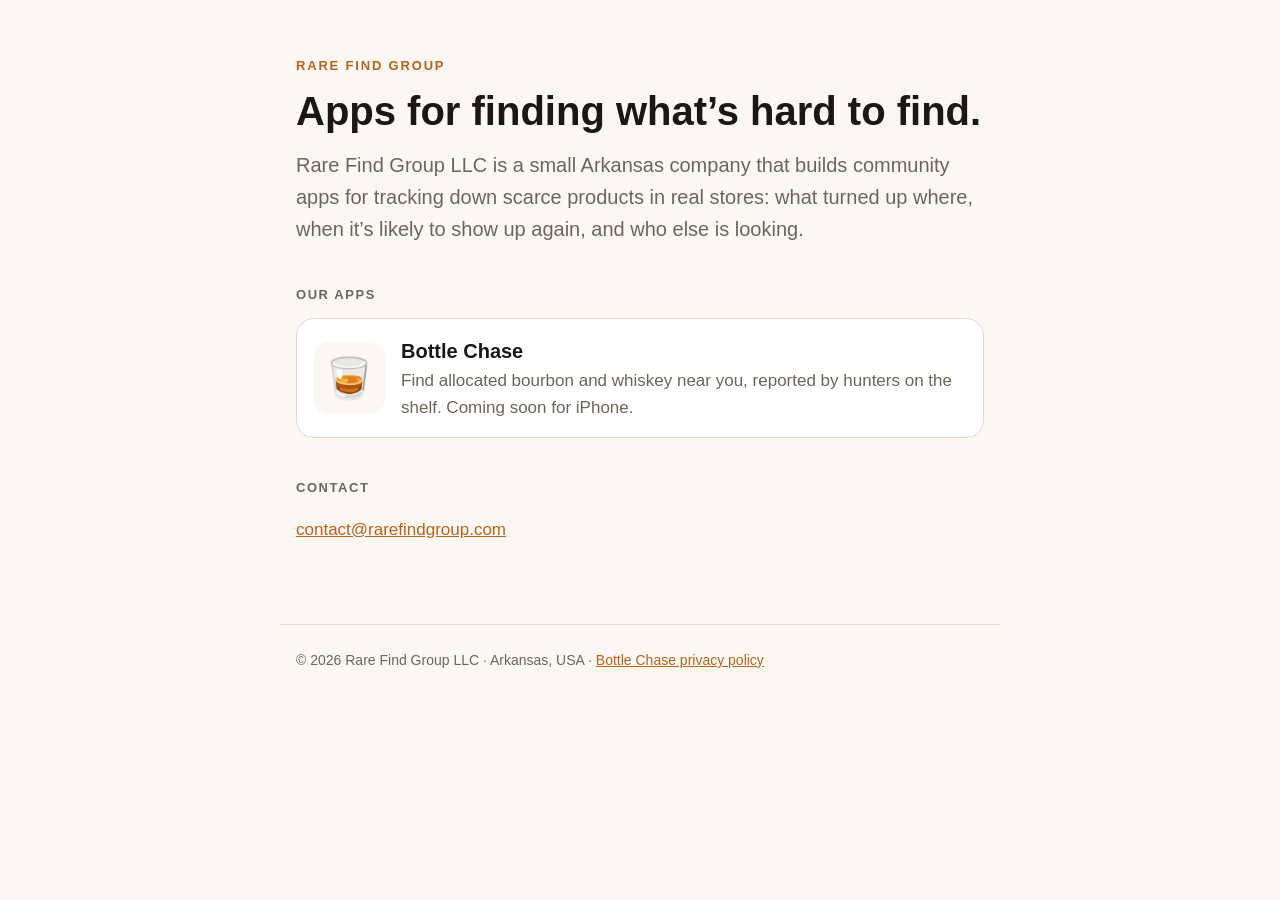
==== index.html @ 3f5d6ace "Create index.html" ====
<!doctype html>
<html lang="en">
<head>
<meta charset="utf-8">
<meta name="viewport" content="width=device-width, initial-scale=1">
<title>Rare Find Group</title>
<meta name="description" content="Rare Find Group LLC builds apps that help people find hard-to-find things in real stores.">
<link rel="icon" href="data:image/svg+xml,%3Csvg xmlns='http://www.w3.org/2000/svg' viewBox='0 0 100 100'%3E%3Ctext y='.9em' font-size='90'%3E%F0%9F%A5%83%3C/text%3E%3C/svg%3E">
<style>
  :root { --bg: #fbf8f4; --text: #1c1714; --muted: #6e645b; --accent: #b8621b; --line: #e3d9cc; --card: #ffffff; }
  @media (prefers-color-scheme: dark) {
    :root { --bg: #121010; --text: #f6f1eb; --muted: #b3a89d; --accent: #e08a3c; --line: #332c28; --card: #1c1816; }
  }
  * { box-sizing: border-box; }
  body { margin: 0; background: var(--bg); color: var(--text); font: 17px/1.6 -apple-system, BlinkMacSystemFont, "Segoe UI", Roboto, sans-serif; }
  main { max-width: 720px; margin: 0 auto; padding: 56px 16px 64px; }
  .mark { font-size: 13px; font-weight: 700; letter-spacing: 0.14em; text-transform: uppercase; color: var(--accent); margin: 0 0 12px; }
  h1 { font-size: 40px; line-height: 1.1; margin: 0 0 16px; }
  .lead { font-size: 20px; color: var(--muted); margin: 0 0 40px; }
  h2 { font-size: 13px; font-weight: 700; letter-spacing: 0.12em; text-transform: uppercase; color: var(--muted); margin: 40px 0 12px; }
  .app { display: flex; gap: 16px; align-items: center; padding: 16px; border: 1px solid var(--line); border-radius: 18px; background: var(--card); text-decoration: none; color: inherit; }
  .badge { width: 72px; height: 72px; flex: none; display: grid; place-items: center; font-size: 40px; border-radius: 16px; background: var(--bg); }
  .app strong { display: block; font-size: 20px; }
  .app span { color: var(--muted); }
  a { color: var(--accent); }
  footer { max-width: 720px; margin: 0 auto; padding: 24px 16px 48px; color: var(--muted); font-size: 14px; border-top: 1px solid var(--line); }
</style>
</head>
<body>
<main>
  <p class="mark">Rare Find Group</p>
  <h1>Apps for finding what&rsquo;s hard to find.</h1>
  <p class="lead">Rare Find Group LLC is a small Arkansas company that builds community apps for tracking down
  scarce products in real stores: what turned up where, when it&rsquo;s likely to show up again, and who else
  is looking.</p>

  <h2>Our apps</h2>
  <a class="app" href="/bottle-chase/">
    <span class="badge" aria-hidden="true">&#x1F943;</span>
    <div>
      <strong>Bottle Chase</strong>
      <span>Find allocated bourbon and whiskey near you, reported by hunters on the shelf. Coming soon for iPhone.</span>
    </div>
  </a>

  <h2>Contact</h2>
  <p><a href="mailto:contact@rarefindgroup.com">contact@rarefindgroup.com</a></p>
</main>
<footer>&copy; 2026 Rare Find Group LLC &middot; Arkansas, USA &middot; <a href="/bottle-chase/privacy/">Bottle Chase privacy policy</a></footer>
</body>
</html>
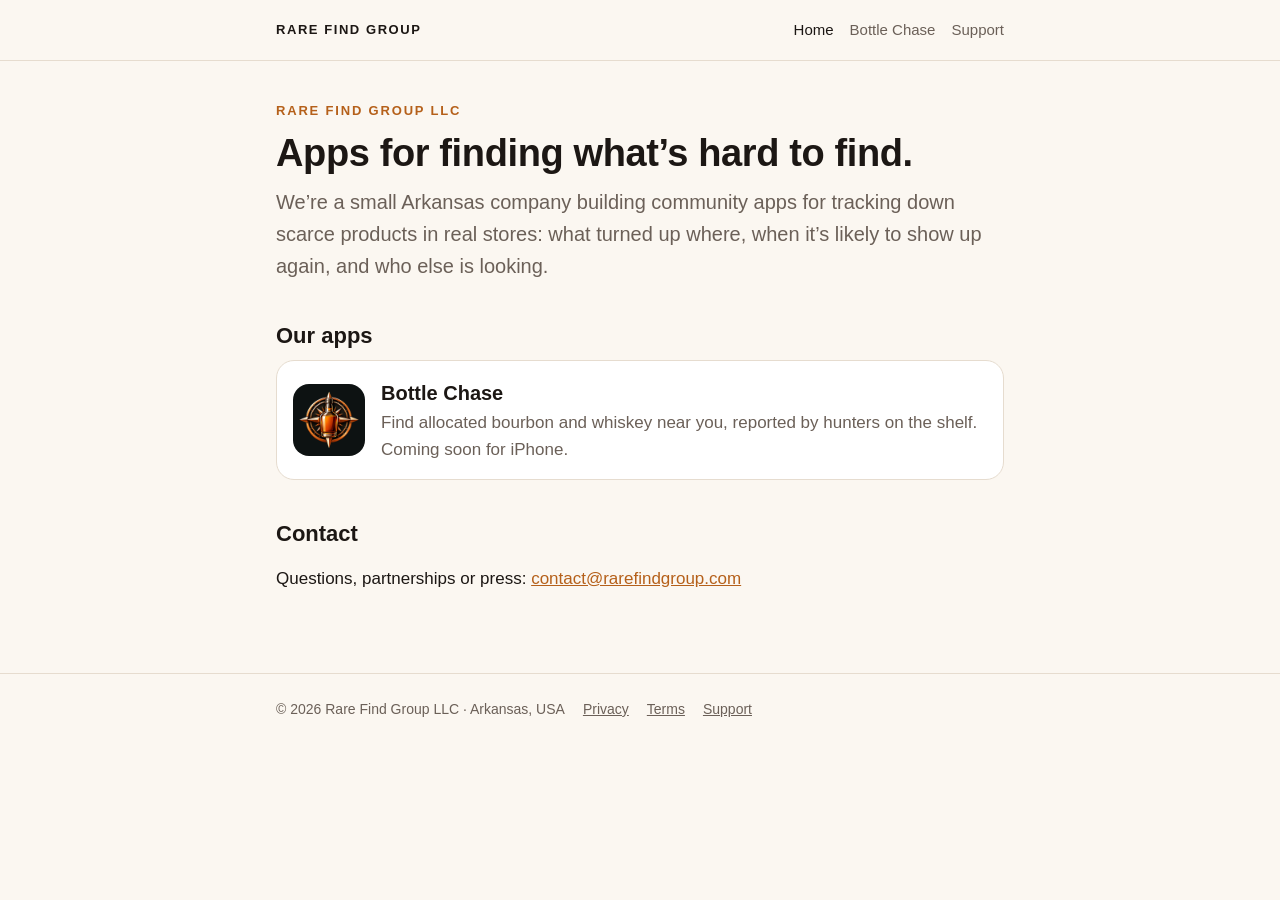
==== commit 38578955: "Real logo, support and terms pages, nicer Bottle Chase page - Shared stylesheet in the Bottle Chase " ====
--- a/index.html
+++ b/index.html
@@ -5,47 +5,48 @@
 <meta name="viewport" content="width=device-width, initial-scale=1">
 <title>Rare Find Group</title>
 <meta name="description" content="Rare Find Group LLC builds apps that help people find hard-to-find things in real stores.">
-<link rel="icon" href="data:image/svg+xml,%3Csvg xmlns='http://www.w3.org/2000/svg' viewBox='0 0 100 100'%3E%3Ctext y='.9em' font-size='90'%3E%F0%9F%A5%83%3C/text%3E%3C/svg%3E">
-<style>
-  :root { --bg: #fbf8f4; --text: #1c1714; --muted: #6e645b; --accent: #b8621b; --line: #e3d9cc; --card: #ffffff; }
-  @media (prefers-color-scheme: dark) {
-    :root { --bg: #121010; --text: #f6f1eb; --muted: #b3a89d; --accent: #e08a3c; --line: #332c28; --card: #1c1816; }
-  }
-  * { box-sizing: border-box; }
-  body { margin: 0; background: var(--bg); color: var(--text); font: 17px/1.6 -apple-system, BlinkMacSystemFont, "Segoe UI", Roboto, sans-serif; }
-  main { max-width: 720px; margin: 0 auto; padding: 56px 16px 64px; }
-  .mark { font-size: 13px; font-weight: 700; letter-spacing: 0.14em; text-transform: uppercase; color: var(--accent); margin: 0 0 12px; }
-  h1 { font-size: 40px; line-height: 1.1; margin: 0 0 16px; }
-  .lead { font-size: 20px; color: var(--muted); margin: 0 0 40px; }
-  h2 { font-size: 13px; font-weight: 700; letter-spacing: 0.12em; text-transform: uppercase; color: var(--muted); margin: 40px 0 12px; }
-  .app { display: flex; gap: 16px; align-items: center; padding: 16px; border: 1px solid var(--line); border-radius: 18px; background: var(--card); text-decoration: none; color: inherit; }
-  .badge { width: 72px; height: 72px; flex: none; display: grid; place-items: center; font-size: 40px; border-radius: 16px; background: var(--bg); }
-  .app strong { display: block; font-size: 20px; }
-  .app span { color: var(--muted); }
-  a { color: var(--accent); }
-  footer { max-width: 720px; margin: 0 auto; padding: 24px 16px 48px; color: var(--muted); font-size: 14px; border-top: 1px solid var(--line); }
-</style>
+<link rel="icon" href="/images/favicon.png">
+<link rel="apple-touch-icon" href="/images/apple-touch-icon.png">
+<link rel="stylesheet" href="/styles.css">
 </head>
 <body>
+<header class="site-header">
+  <div class="wrap">
+    <a class="brand" href="/">Rare Find Group</a>
+    <nav>
+      <a href="/" aria-current="page">Home</a>
+      <a href="/bottle-chase/">Bottle Chase</a>
+      <a href="/bottle-chase/support/">Support</a>
+    </nav>
+  </div>
+</header>
 <main>
-  <p class="mark">Rare Find Group</p>
-  <h1>Apps for finding what&rsquo;s hard to find.</h1>
-  <p class="lead">Rare Find Group LLC is a small Arkansas company that builds community apps for tracking down
-  scarce products in real stores: what turned up where, when it&rsquo;s likely to show up again, and who else
-  is looking.</p>
+  <div class="wrap">
+    <p class="eyebrow">Rare Find Group LLC</p>
+    <h1>Apps for finding what&rsquo;s hard to find.</h1>
+    <p class="lead">We&rsquo;re a small Arkansas company building community apps for tracking down scarce products in
+    real stores: what turned up where, when it&rsquo;s likely to show up again, and who else is looking.</p>
 
-  <h2>Our apps</h2>
-  <a class="app" href="/bottle-chase/">
-    <span class="badge" aria-hidden="true">&#x1F943;</span>
-    <div>
-      <strong>Bottle Chase</strong>
-      <span>Find allocated bourbon and whiskey near you, reported by hunters on the shelf. Coming soon for iPhone.</span>
-    </div>
-  </a>
+    <h2>Our apps</h2>
+    <a class="app-card" href="/bottle-chase/">
+      <img src="/images/bottle-chase-icon.png" alt="">
+      <div>
+        <strong>Bottle Chase</strong>
+        <span>Find allocated bourbon and whiskey near you, reported by hunters on the shelf. Coming soon for iPhone.</span>
+      </div>
+    </a>
 
-  <h2>Contact</h2>
-  <p><a href="mailto:contact@rarefindgroup.com">contact@rarefindgroup.com</a></p>
+    <h2>Contact</h2>
+    <p>Questions, partnerships or press: <a href="mailto:contact@rarefindgroup.com">contact@rarefindgroup.com</a></p>
+  </div>
 </main>
-<footer>&copy; 2026 Rare Find Group LLC &middot; Arkansas, USA &middot; <a href="/bottle-chase/privacy/">Bottle Chase privacy policy</a></footer>
+<footer class="site-footer">
+  <div class="wrap">
+    <span>&copy; 2026 Rare Find Group LLC &middot; Arkansas, USA</span>
+    <a href="/bottle-chase/privacy/">Privacy</a>
+    <a href="/bottle-chase/terms/">Terms</a>
+    <a href="/bottle-chase/support/">Support</a>
+  </div>
+</footer>
 </body>
 </html>
--- a/styles.css
+++ b/styles.css
@@ -0,0 +1,105 @@
+/* Shared styles for rarefindgroup.com. Colors follow the Bottle Chase brand board: amber, barrel brown, charcoal
+   oak, copper, cream. */
+:root {
+  --bg: #fbf7f1;
+  --surface: #ffffff;
+  --text: #1c1714;
+  --muted: #6b6058;
+  --accent: #b5601a;
+  --accent-text: #ffffff;
+  --line: #e6dccf;
+  --note: #fff3e3;
+  --hero: #141210;
+  --hero-text: #f6efe6;
+  --hero-muted: #c9b8a6;
+}
+@media (prefers-color-scheme: dark) {
+  :root {
+    --bg: #121010;
+    --surface: #1c1816;
+    --text: #f6f1eb;
+    --muted: #b3a89d;
+    --accent: #e08a3c;
+    --accent-text: #1c1714;
+    --line: #332c28;
+    --note: #2a211c;
+    --hero: #0b0a09;
+  }
+}
+* { box-sizing: border-box; }
+html { -webkit-text-size-adjust: 100%; }
+body {
+  margin: 0;
+  background: var(--bg);
+  color: var(--text);
+  font: 17px/1.6 -apple-system, BlinkMacSystemFont, "Segoe UI", Roboto, sans-serif;
+}
+a { color: var(--accent); }
+img { max-width: 100%; }
+.wrap { max-width: 760px; margin: 0 auto; padding: 0 16px; }
+
+/* Header */
+.site-header { border-bottom: 1px solid var(--line); background: var(--bg); }
+.site-header .wrap { display: flex; align-items: center; justify-content: space-between; gap: 12px; min-height: 60px; flex-wrap: wrap; }
+.brand { font-weight: 800; letter-spacing: 0.12em; text-transform: uppercase; font-size: 13px; color: var(--text); text-decoration: none; }
+.site-header nav { display: flex; gap: 16px; flex-wrap: wrap; }
+.site-header nav a { color: var(--muted); text-decoration: none; font-size: 15px; }
+.site-header nav a:hover, .site-header nav a[aria-current="page"] { color: var(--text); }
+
+/* Page text */
+main { padding: 40px 0 64px; }
+h1 { font-size: 38px; line-height: 1.12; margin: 0 0 12px; letter-spacing: -0.01em; }
+h2 { font-size: 22px; line-height: 1.25; margin: 40px 0 10px; }
+h3 { font-size: 17px; margin: 22px 0 4px; }
+.lead { font-size: 20px; color: var(--muted); margin: 0 0 28px; }
+.eyebrow { font-size: 13px; font-weight: 700; letter-spacing: 0.14em; text-transform: uppercase; color: var(--accent); margin: 0 0 10px; }
+.meta { color: var(--muted); margin: 0 0 24px; }
+.note { background: var(--note); border-left: 4px solid var(--accent); padding: 12px 16px; border-radius: 8px; }
+ul { padding-left: 22px; }
+li { margin: 4px 0; }
+
+/* Dark hero (Bottle Chase) */
+.hero { background: var(--hero); color: var(--hero-text); padding: 48px 0 56px; }
+.hero .wrap { display: flex; gap: 28px; align-items: center; flex-wrap: wrap; }
+.hero img.emblem { width: 140px; height: 140px; flex: none; }
+.hero h1 { color: var(--hero-text); margin-bottom: 6px; }
+.hero .tagline { font-size: 13px; font-weight: 700; letter-spacing: 0.2em; text-transform: uppercase; color: #e08a3c; margin: 0 0 14px; }
+.hero p { color: var(--hero-muted); font-size: 19px; margin: 0; max-width: 460px; }
+.hero .pill { margin-top: 20px; }
+
+/* Buttons and pills */
+.pill { display: inline-block; padding: 10px 18px; border-radius: 999px; border: 1.5px solid #e08a3c; color: #e08a3c; font-weight: 700; text-decoration: none; }
+.button { display: inline-block; padding: 12px 20px; border-radius: 999px; background: var(--accent); color: var(--accent-text); font-weight: 700; text-decoration: none; }
+
+/* Cards */
+.app-card { display: flex; gap: 16px; align-items: center; padding: 16px; border: 1px solid var(--line); border-radius: 18px; background: var(--surface); text-decoration: none; color: inherit; }
+.app-card img { width: 72px; height: 72px; border-radius: 16px; flex: none; }
+.app-card strong { display: block; font-size: 20px; }
+.app-card span { color: var(--muted); }
+.features { display: grid; grid-template-columns: repeat(auto-fit, minmax(210px, 1fr)); gap: 14px; margin: 18px 0 0; padding: 0; list-style: none; }
+.features li { margin: 0; padding: 16px; border: 1px solid var(--line); border-radius: 16px; background: var(--surface); }
+.features .icon { font-size: 26px; line-height: 1; display: block; margin-bottom: 8px; }
+.features strong { display: block; margin-bottom: 2px; }
+.features span { color: var(--muted); font-size: 15px; }
+
+/* FAQ */
+details { border-bottom: 1px solid var(--line); padding: 12px 0; }
+summary { cursor: pointer; font-weight: 700; }
+details p, details ul { margin: 8px 0 0; color: var(--text); }
+
+/* Tables (privacy policy) */
+table { width: 100%; border-collapse: collapse; font-size: 15px; margin: 12px 0; }
+th, td { text-align: left; vertical-align: top; padding: 8px; border-bottom: 1px solid var(--line); }
+th { color: var(--muted); font-weight: 600; }
+.table-scroll { overflow-x: auto; }
+
+/* Footer */
+.site-footer { border-top: 1px solid var(--line); color: var(--muted); font-size: 14px; padding: 24px 0 40px; }
+.site-footer .wrap { display: flex; flex-wrap: wrap; gap: 6px 18px; }
+.site-footer a { color: var(--muted); }
+
+@media (max-width: 520px) {
+  h1 { font-size: 31px; }
+  .lead, .hero p { font-size: 18px; }
+  .hero img.emblem { width: 104px; height: 104px; }
+}
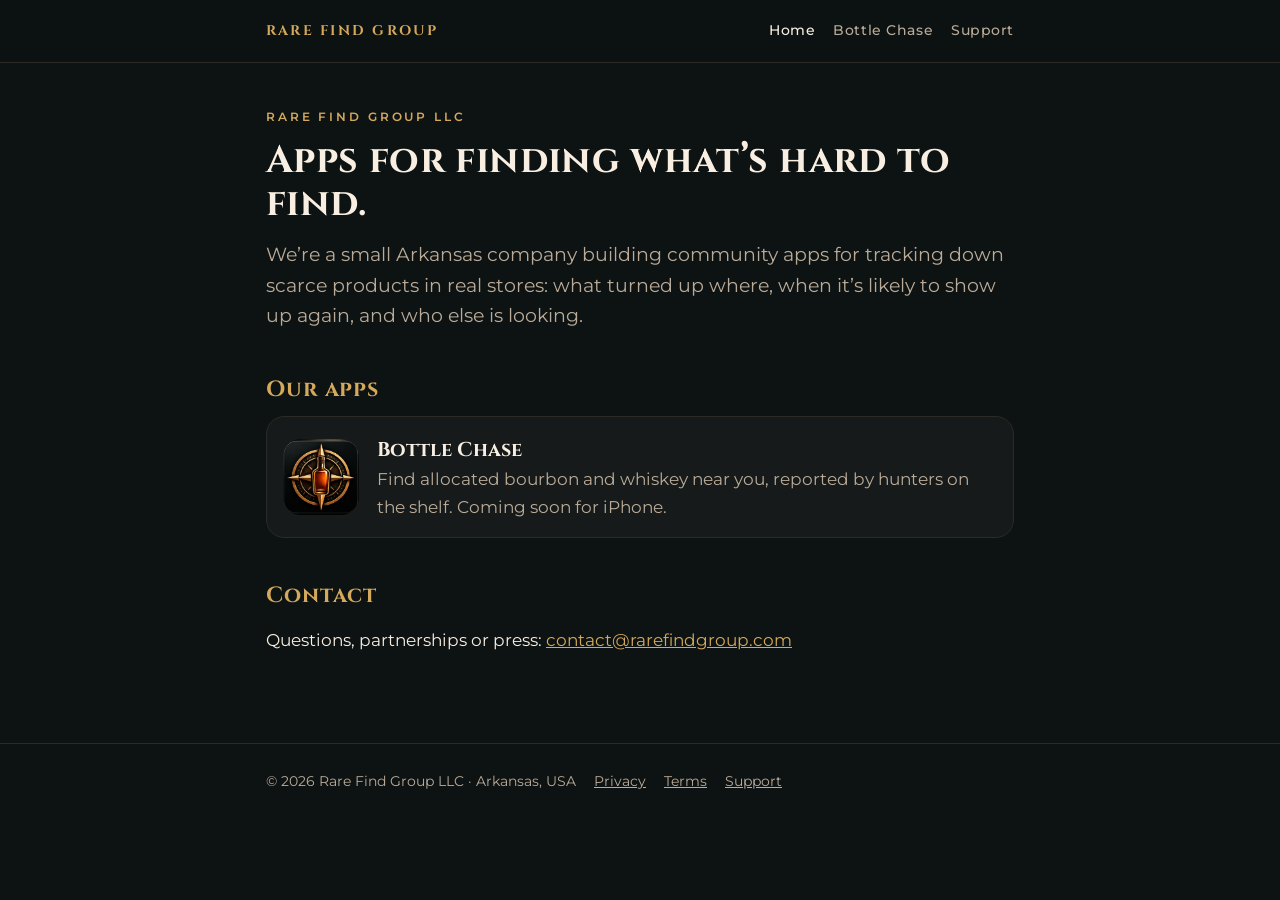
==== commit 57b398ea: "Bottle Chase brand look: gold logo, Cinzel and Montserrat, dark theme - Colors from the Bottle Chase" ====
--- a/index.html
+++ b/index.html
@@ -7,6 +7,10 @@
 <meta name="description" content="Rare Find Group LLC builds apps that help people find hard-to-find things in real stores.">
 <link rel="icon" href="/images/favicon.png">
 <link rel="apple-touch-icon" href="/images/apple-touch-icon.png">
+<link rel="preconnect" href="https://fonts.googleapis.com">
+<link rel="preconnect" href="https://fonts.gstatic.com" crossorigin>
+<link rel="stylesheet" href="https://fonts.googleapis.com/css2?family=Cinzel:wght@600;700&family=Montserrat:wght@400;500;600&display=swap">
+<meta name="theme-color" content="#0d1212">
 <link rel="stylesheet" href="/styles.css">
 </head>
 <body>
--- a/styles.css
+++ b/styles.css
@@ -1,105 +1,112 @@
-/* Shared styles for rarefindgroup.com. Colors follow the Bottle Chase brand board: amber, barrel brown, charcoal
-   oak, copper, cream. */
+/* Shared styles for rarefindgroup.com, following the Bottle Chase brand board: charcoal background, gold and
+   whiskey-amber accents, cream text. Headings use Cinzel (a free web font in the style of the board's Trajan Pro);
+   body text uses Montserrat. */
 :root {
-  --bg: #fbf7f1;
-  --surface: #ffffff;
-  --text: #1c1714;
-  --muted: #6b6058;
-  --accent: #b5601a;
-  --accent-text: #ffffff;
-  --line: #e6dccf;
-  --note: #fff3e3;
-  --hero: #141210;
-  --hero-text: #f6efe6;
-  --hero-muted: #c9b8a6;
-}
-@media (prefers-color-scheme: dark) {
-  :root {
-    --bg: #121010;
-    --surface: #1c1816;
-    --text: #f6f1eb;
-    --muted: #b3a89d;
-    --accent: #e08a3c;
-    --accent-text: #1c1714;
-    --line: #332c28;
-    --note: #2a211c;
-    --hero: #0b0a09;
-  }
+  --charcoal: #0d1212;
+  --surface: #161a1a;
+  --surface-2: #1d2121;
+  --amber: #c2530b;
+  --copper: #be6324;
+  --gold: #d4a95b;
+  --cream: #f8efe2;
+  --brown: #3a1e0f;
+  --text: #f8efe2;
+  --muted: #b9ab98;
+  --line: #2c2a26;
+  --heading: "Cinzel", "Trajan Pro", Georgia, serif;
+  --body: "Montserrat", -apple-system, BlinkMacSystemFont, "Segoe UI", Roboto, sans-serif;
+  color-scheme: dark;
 }
 * { box-sizing: border-box; }
 html { -webkit-text-size-adjust: 100%; }
 body {
   margin: 0;
-  background: var(--bg);
+  background: var(--charcoal);
   color: var(--text);
-  font: 17px/1.6 -apple-system, BlinkMacSystemFont, "Segoe UI", Roboto, sans-serif;
+  font: 16.5px/1.65 var(--body);
 }
-a { color: var(--accent); }
+a { color: var(--gold); }
+a:hover { color: var(--cream); }
 img { max-width: 100%; }
-.wrap { max-width: 760px; margin: 0 auto; padding: 0 16px; }
+.wrap { max-width: 780px; margin: 0 auto; padding: 0 16px; }
+.sr-only { position: absolute; width: 1px; height: 1px; overflow: hidden; clip: rect(0 0 0 0); white-space: nowrap; }
 
 /* Header */
-.site-header { border-bottom: 1px solid var(--line); background: var(--bg); }
-.site-header .wrap { display: flex; align-items: center; justify-content: space-between; gap: 12px; min-height: 60px; flex-wrap: wrap; }
-.brand { font-weight: 800; letter-spacing: 0.12em; text-transform: uppercase; font-size: 13px; color: var(--text); text-decoration: none; }
-.site-header nav { display: flex; gap: 16px; flex-wrap: wrap; }
-.site-header nav a { color: var(--muted); text-decoration: none; font-size: 15px; }
-.site-header nav a:hover, .site-header nav a[aria-current="page"] { color: var(--text); }
+.site-header { border-bottom: 1px solid var(--line); background: rgba(13, 18, 18, 0.92); }
+.site-header .wrap { display: flex; align-items: center; justify-content: space-between; gap: 10px 16px; min-height: 62px; flex-wrap: wrap; padding-top: 8px; padding-bottom: 8px; }
+.brand { font-family: var(--heading); font-weight: 700; letter-spacing: 0.16em; text-transform: uppercase; font-size: 14px; color: var(--gold); text-decoration: none; }
+.site-header nav { display: flex; gap: 18px; flex-wrap: wrap; }
+.site-header nav a { color: var(--muted); text-decoration: none; font-size: 14px; font-weight: 500; letter-spacing: 0.04em; }
+.site-header nav a:hover, .site-header nav a[aria-current="page"] { color: var(--cream); }
 
 /* Page text */
-main { padding: 40px 0 64px; }
-h1 { font-size: 38px; line-height: 1.12; margin: 0 0 12px; letter-spacing: -0.01em; }
-h2 { font-size: 22px; line-height: 1.25; margin: 40px 0 10px; }
+main { padding: 44px 0 72px; }
+h1, h2, h3 { font-family: var(--heading); font-weight: 700; color: var(--cream); }
+h1 { font-size: 38px; line-height: 1.15; margin: 0 0 14px; letter-spacing: 0.01em; }
+h2 { font-size: 22px; line-height: 1.3; margin: 44px 0 12px; color: var(--gold); letter-spacing: 0.04em; }
 h3 { font-size: 17px; margin: 22px 0 4px; }
-.lead { font-size: 20px; color: var(--muted); margin: 0 0 28px; }
-.eyebrow { font-size: 13px; font-weight: 700; letter-spacing: 0.14em; text-transform: uppercase; color: var(--accent); margin: 0 0 10px; }
+.lead { font-size: 18.5px; color: var(--muted); margin: 0 0 28px; }
+.eyebrow { font-size: 12px; font-weight: 600; letter-spacing: 0.24em; text-transform: uppercase; color: var(--gold); margin: 0 0 12px; }
 .meta { color: var(--muted); margin: 0 0 24px; }
-.note { background: var(--note); border-left: 4px solid var(--accent); padding: 12px 16px; border-radius: 8px; }
+.note { background: var(--surface); border-left: 3px solid var(--gold); padding: 14px 18px; border-radius: 10px; }
+.rule { width: 120px; height: 1px; border: 0; margin: 18px 0 24px; background: linear-gradient(90deg, transparent, var(--gold), transparent); }
 ul { padding-left: 22px; }
-li { margin: 4px 0; }
+li { margin: 5px 0; }
+strong { color: var(--cream); }
 
-/* Dark hero (Bottle Chase) */
-.hero { background: var(--hero); color: var(--hero-text); padding: 48px 0 56px; }
-.hero .wrap { display: flex; gap: 28px; align-items: center; flex-wrap: wrap; }
-.hero img.emblem { width: 140px; height: 140px; flex: none; }
-.hero h1 { color: var(--hero-text); margin-bottom: 6px; }
-.hero .tagline { font-size: 13px; font-weight: 700; letter-spacing: 0.2em; text-transform: uppercase; color: #e08a3c; margin: 0 0 14px; }
-.hero p { color: var(--hero-muted); font-size: 19px; margin: 0; max-width: 460px; }
-.hero .pill { margin-top: 20px; }
+/* Bottle Chase hero: the full logo lockup, faded into the page at its edges */
+.hero { padding: 28px 0 8px; text-align: center; background: radial-gradient(ellipse at 50% 40%, #1f1a14 0%, var(--charcoal) 70%); }
+.hero .logo {
+  display: block;
+  width: min(440px, 92%);
+  height: auto;
+  margin: 0 auto;
+  /* Fade only the four edges into the page, so the lettering stays fully visible. */
+  -webkit-mask-image: linear-gradient(to right, transparent, #000 9%, #000 91%, transparent),
+    linear-gradient(to bottom, transparent, #000 7%);
+  -webkit-mask-composite: source-in;
+  mask-image: linear-gradient(to right, transparent, #000 9%, #000 91%, transparent),
+    linear-gradient(to bottom, transparent, #000 7%);
+  mask-composite: intersect;
+}
+.hero p { color: var(--muted); font-size: 18.5px; margin: 10px auto 0; max-width: 520px; }
+.hero .pill { margin: 22px 0 8px; }
 
 /* Buttons and pills */
-.pill { display: inline-block; padding: 10px 18px; border-radius: 999px; border: 1.5px solid #e08a3c; color: #e08a3c; font-weight: 700; text-decoration: none; }
-.button { display: inline-block; padding: 12px 20px; border-radius: 999px; background: var(--accent); color: var(--accent-text); font-weight: 700; text-decoration: none; }
+.pill { display: inline-block; padding: 10px 20px; border-radius: 999px; border: 1px solid var(--gold); color: var(--gold); font-weight: 600; letter-spacing: 0.06em; text-transform: uppercase; font-size: 13px; text-decoration: none; }
+.button { display: inline-block; padding: 12px 22px; border-radius: 999px; background: var(--amber); color: var(--cream); font-weight: 600; text-decoration: none; }
 
 /* Cards */
-.app-card { display: flex; gap: 16px; align-items: center; padding: 16px; border: 1px solid var(--line); border-radius: 18px; background: var(--surface); text-decoration: none; color: inherit; }
-.app-card img { width: 72px; height: 72px; border-radius: 16px; flex: none; }
-.app-card strong { display: block; font-size: 20px; }
+.app-card { display: flex; gap: 18px; align-items: center; padding: 16px; border: 1px solid var(--line); border-radius: 18px; background: var(--surface); text-decoration: none; color: inherit; transition: border-color 0.15s; }
+.app-card:hover { border-color: var(--gold); color: inherit; }
+.app-card img { width: 76px; height: 76px; border-radius: 18px; flex: none; }
+.app-card strong { display: block; font-family: var(--heading); font-size: 20px; color: var(--cream); }
 .app-card span { color: var(--muted); }
-.features { display: grid; grid-template-columns: repeat(auto-fit, minmax(210px, 1fr)); gap: 14px; margin: 18px 0 0; padding: 0; list-style: none; }
-.features li { margin: 0; padding: 16px; border: 1px solid var(--line); border-radius: 16px; background: var(--surface); }
-.features .icon { font-size: 26px; line-height: 1; display: block; margin-bottom: 8px; }
-.features strong { display: block; margin-bottom: 2px; }
+.features { display: grid; grid-template-columns: repeat(auto-fit, minmax(220px, 1fr)); gap: 14px; margin: 18px 0 0; padding: 0; list-style: none; }
+.features li { margin: 0; padding: 18px; border: 1px solid var(--line); border-radius: 16px; background: var(--surface); }
+.features svg { width: 34px; height: 34px; display: block; margin-bottom: 10px; stroke: var(--gold); fill: none; stroke-width: 1.6; stroke-linecap: round; stroke-linejoin: round; }
+.features strong { display: block; margin-bottom: 4px; font-family: var(--heading); font-size: 15px; letter-spacing: 0.06em; text-transform: uppercase; color: var(--cream); }
 .features span { color: var(--muted); font-size: 15px; }
 
 /* FAQ */
-details { border-bottom: 1px solid var(--line); padding: 12px 0; }
-summary { cursor: pointer; font-weight: 700; }
-details p, details ul { margin: 8px 0 0; color: var(--text); }
+details { border-bottom: 1px solid var(--line); padding: 14px 0; }
+summary { cursor: pointer; font-weight: 600; color: var(--cream); }
+summary::marker { color: var(--gold); }
+details p, details ul { margin: 10px 0 0; color: var(--text); }
 
 /* Tables (privacy policy) */
 table { width: 100%; border-collapse: collapse; font-size: 15px; margin: 12px 0; }
-th, td { text-align: left; vertical-align: top; padding: 8px; border-bottom: 1px solid var(--line); }
-th { color: var(--muted); font-weight: 600; }
+th, td { text-align: left; vertical-align: top; padding: 9px 8px; border-bottom: 1px solid var(--line); }
+th { color: var(--gold); font-weight: 600; }
 .table-scroll { overflow-x: auto; }
 
 /* Footer */
-.site-footer { border-top: 1px solid var(--line); color: var(--muted); font-size: 14px; padding: 24px 0 40px; }
+.site-footer { border-top: 1px solid var(--line); color: var(--muted); font-size: 14px; padding: 26px 0 44px; }
 .site-footer .wrap { display: flex; flex-wrap: wrap; gap: 6px 18px; }
 .site-footer a { color: var(--muted); }
+.site-footer a:hover { color: var(--gold); }
 
 @media (max-width: 520px) {
-  h1 { font-size: 31px; }
-  .lead, .hero p { font-size: 18px; }
-  .hero img.emblem { width: 104px; height: 104px; }
+  h1 { font-size: 30px; }
+  .lead, .hero p { font-size: 17px; }
 }
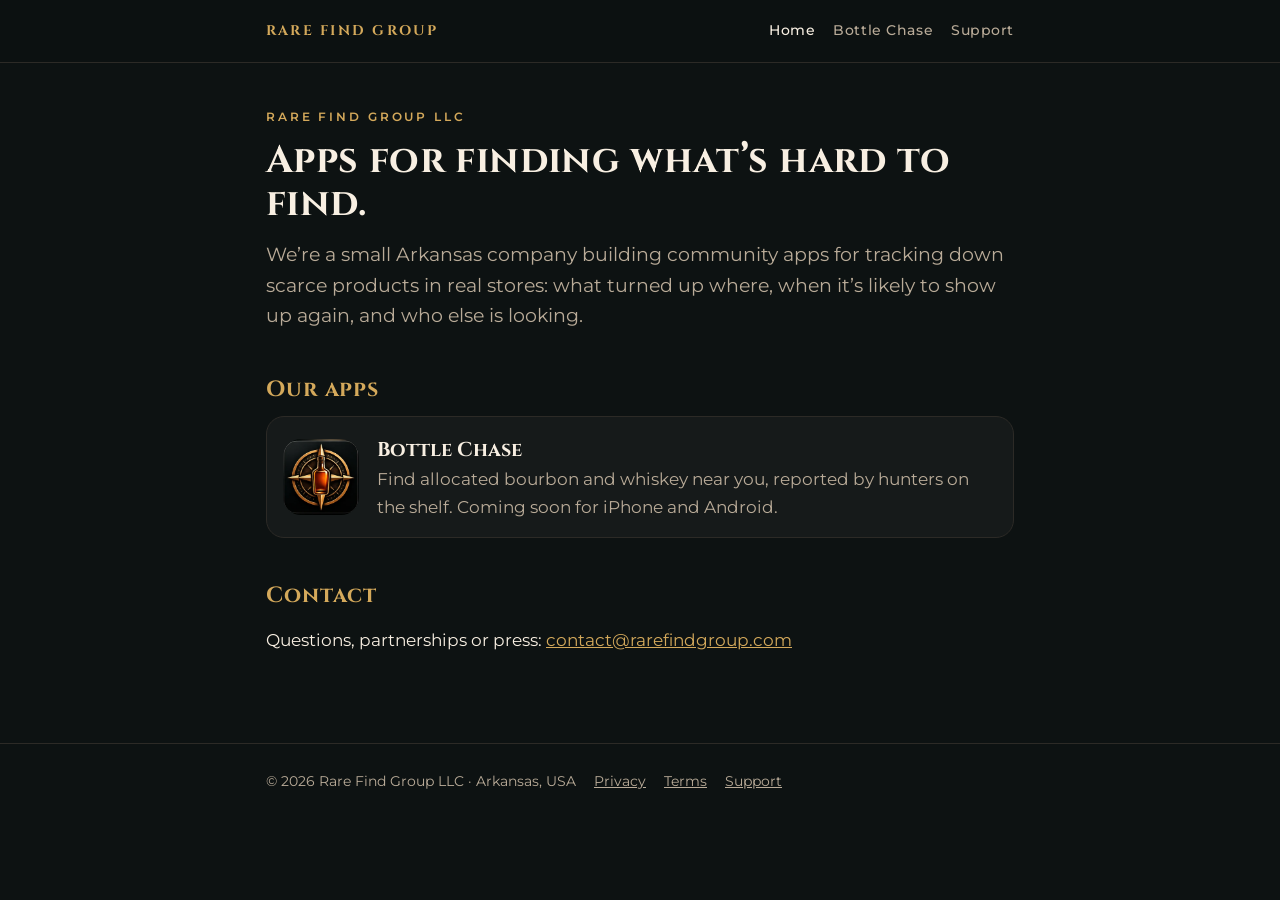
==== commit 57c9ab40: "Update index.html" ====
--- a/index.html
+++ b/index.html
@@ -11,7 +11,7 @@
 <link rel="preconnect" href="https://fonts.gstatic.com" crossorigin>
 <link rel="stylesheet" href="https://fonts.googleapis.com/css2?family=Cinzel:wght@600;700&family=Montserrat:wght@400;500;600&display=swap">
 <meta name="theme-color" content="#0d1212">
-<link rel="stylesheet" href="/styles.css">
+<link rel="stylesheet" href="/styles.css?v=2">
 </head>
 <body>
 <header class="site-header">
@@ -19,8 +19,8 @@
     <a class="brand" href="/">Rare Find Group</a>
     <nav>
       <a href="/" aria-current="page">Home</a>
-      <a href="/bottle-chase/">Bottle Chase</a>
-      <a href="/bottle-chase/support/">Support</a>
+      <a href="https://bottlechase.app/">Bottle Chase</a>
+      <a href="https://bottlechase.app/support/">Support</a>
     </nav>
   </div>
 </header>
@@ -32,11 +32,11 @@
     real stores: what turned up where, when it&rsquo;s likely to show up again, and who else is looking.</p>
 
     <h2>Our apps</h2>
-    <a class="app-card" href="/bottle-chase/">
+    <a class="app-card" href="https://bottlechase.app/">
       <img src="/images/bottle-chase-icon.png" alt="">
       <div>
         <strong>Bottle Chase</strong>
-        <span>Find allocated bourbon and whiskey near you, reported by hunters on the shelf. Coming soon for iPhone.</span>
+        <span>Find allocated bourbon and whiskey near you, reported by hunters on the shelf. Coming soon for iPhone and Android.</span>
       </div>
     </a>
 
@@ -47,9 +47,9 @@
 <footer class="site-footer">
   <div class="wrap">
     <span>&copy; 2026 Rare Find Group LLC &middot; Arkansas, USA</span>
-    <a href="/bottle-chase/privacy/">Privacy</a>
-    <a href="/bottle-chase/terms/">Terms</a>
-    <a href="/bottle-chase/support/">Support</a>
+    <a href="https://bottlechase.app/privacy/">Privacy</a>
+    <a href="https://bottlechase.app/terms/">Terms</a>
+    <a href="https://bottlechase.app/support/">Support</a>
   </div>
 </footer>
 </body>
--- a/styles.css
+++ b/styles.css
@@ -1,6 +1,7 @@
 /* Shared styles for rarefindgroup.com, following the Bottle Chase brand board: charcoal background, gold and
    whiskey-amber accents, cream text. Headings use Cinzel (a free web font in the style of the board's Trajan Pro);
-   body text uses Montserrat. */
+   body text uses Montserrat. When you change this file, bump the ?v= number in every page's <link> to it so
+   browsers fetch the new copy. */
 :root {
   --charcoal: #0d1212;
   --surface: #161a1a;
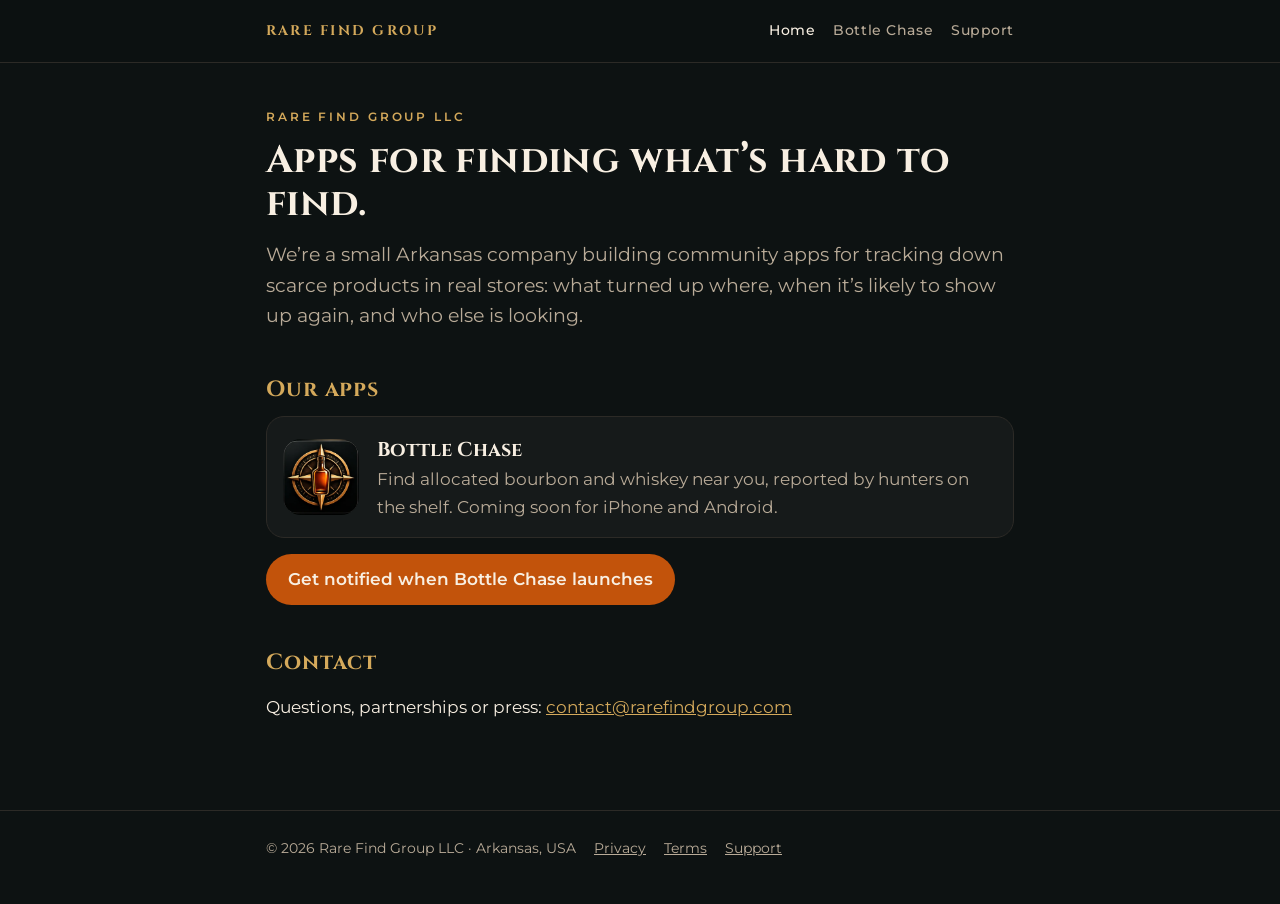
==== commit fd459134: "Bottle Chase moved to bottlechase.app - /bottle-chase/, /support/, /privacy/ and /terms/ forward to " ====
--- a/index.html
+++ b/index.html
@@ -40,6 +40,8 @@
       </div>
     </a>
 
+    <p style="margin-top:16px"><a class="button" href="https://bottlechase.app/#notify">Get notified when Bottle Chase launches</a></p>
+
     <h2>Contact</h2>
     <p>Questions, partnerships or press: <a href="mailto:contact@rarefindgroup.com">contact@rarefindgroup.com</a></p>
   </div>
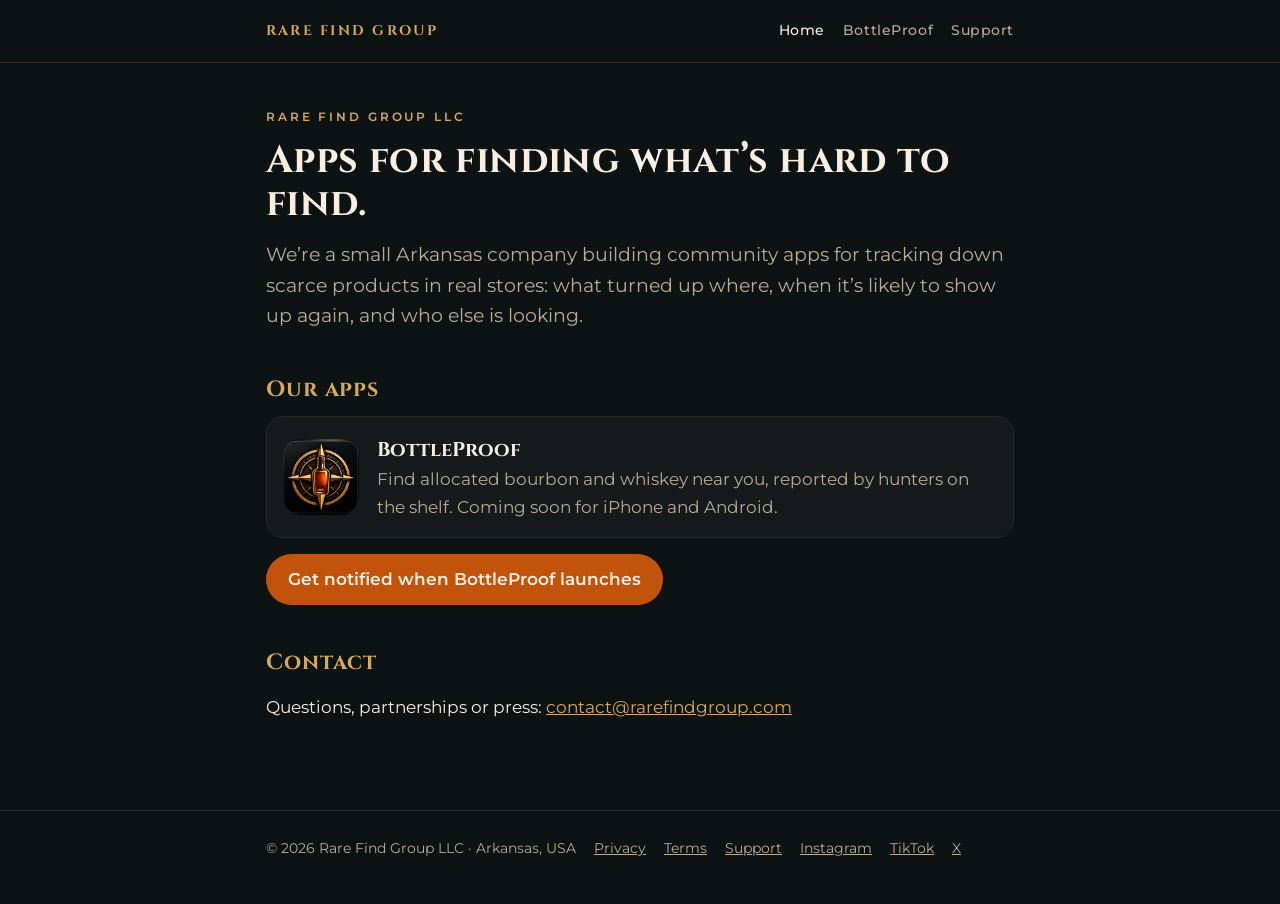
==== commit 72cf7325: "Link to BottleProof at bottleproof.app Renamed the app card and links, old /bottle-chase/ pages forw" ====
--- a/index.html
+++ b/index.html
@@ -19,8 +19,8 @@
     <a class="brand" href="/">Rare Find Group</a>
     <nav>
       <a href="/" aria-current="page">Home</a>
-      <a href="https://bottlechase.app/">Bottle Chase</a>
-      <a href="https://bottlechase.app/support/">Support</a>
+      <a href="https://bottleproof.app/">BottleProof</a>
+      <a href="https://bottleproof.app/support/">Support</a>
     </nav>
   </div>
 </header>
@@ -32,15 +32,15 @@
     real stores: what turned up where, when it&rsquo;s likely to show up again, and who else is looking.</p>
 
     <h2>Our apps</h2>
-    <a class="app-card" href="https://bottlechase.app/">
+    <a class="app-card" href="https://bottleproof.app/">
       <img src="/images/bottle-chase-icon.png" alt="">
       <div>
-        <strong>Bottle Chase</strong>
+        <strong>BottleProof</strong>
         <span>Find allocated bourbon and whiskey near you, reported by hunters on the shelf. Coming soon for iPhone and Android.</span>
       </div>
     </a>
 
-    <p style="margin-top:16px"><a class="button" href="https://bottlechase.app/#notify">Get notified when Bottle Chase launches</a></p>
+    <p style="margin-top:16px"><a class="button" href="https://bottleproof.app/#notify">Get notified when BottleProof launches</a></p>
 
     <h2>Contact</h2>
     <p>Questions, partnerships or press: <a href="mailto:contact@rarefindgroup.com">contact@rarefindgroup.com</a></p>
@@ -49,9 +49,12 @@
 <footer class="site-footer">
   <div class="wrap">
     <span>&copy; 2026 Rare Find Group LLC &middot; Arkansas, USA</span>
-    <a href="https://bottlechase.app/privacy/">Privacy</a>
-    <a href="https://bottlechase.app/terms/">Terms</a>
-    <a href="https://bottlechase.app/support/">Support</a>
+    <a href="https://bottleproof.app/privacy/">Privacy</a>
+    <a href="https://bottleproof.app/terms/">Terms</a>
+    <a href="https://bottleproof.app/support/">Support</a>
+    <a href="https://www.instagram.com/bottleproofapp/" rel="me">Instagram</a>
+    <a href="https://www.tiktok.com/@bottleproofapp" rel="me">TikTok</a>
+    <a href="https://x.com/bottleproofapp" rel="me">X</a>
   </div>
 </footer>
 </body>
--- a/styles.css
+++ b/styles.css
@@ -1,4 +1,4 @@
-/* Shared styles for rarefindgroup.com, following the Bottle Chase brand board: charcoal background, gold and
+/* Shared styles for rarefindgroup.com, following the BottleProof brand board: charcoal background, gold and
    whiskey-amber accents, cream text. Headings use Cinzel (a free web font in the style of the board's Trajan Pro);
    body text uses Montserrat. When you change this file, bump the ?v= number in every page's <link> to it so
    browsers fetch the new copy. */
@@ -55,7 +55,7 @@
 li { margin: 5px 0; }
 strong { color: var(--cream); }
 
-/* Bottle Chase hero: the full logo lockup, faded into the page at its edges */
+/* BottleProof hero: the full logo lockup, faded into the page at its edges */
 .hero { padding: 28px 0 8px; text-align: center; background: radial-gradient(ellipse at 50% 40%, #1f1a14 0%, var(--charcoal) 70%); }
 .hero .logo {
   display: block;
